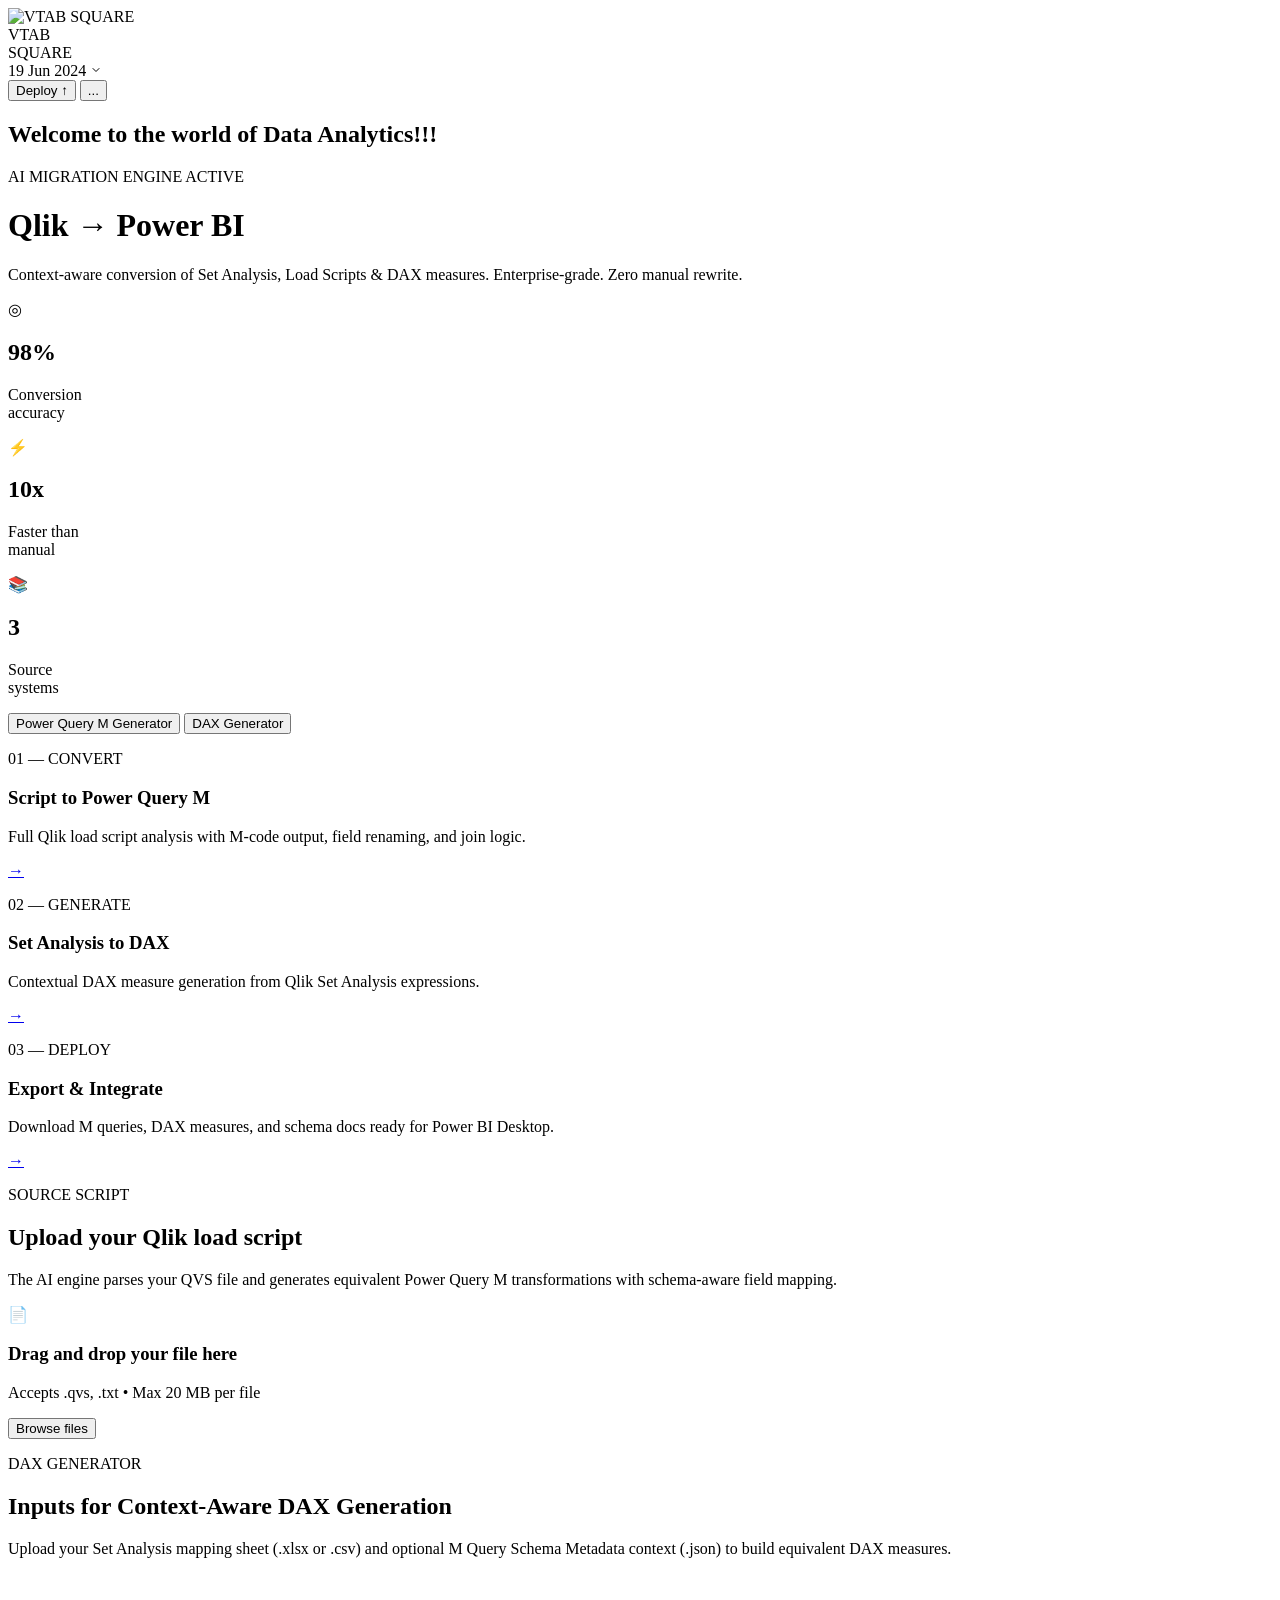
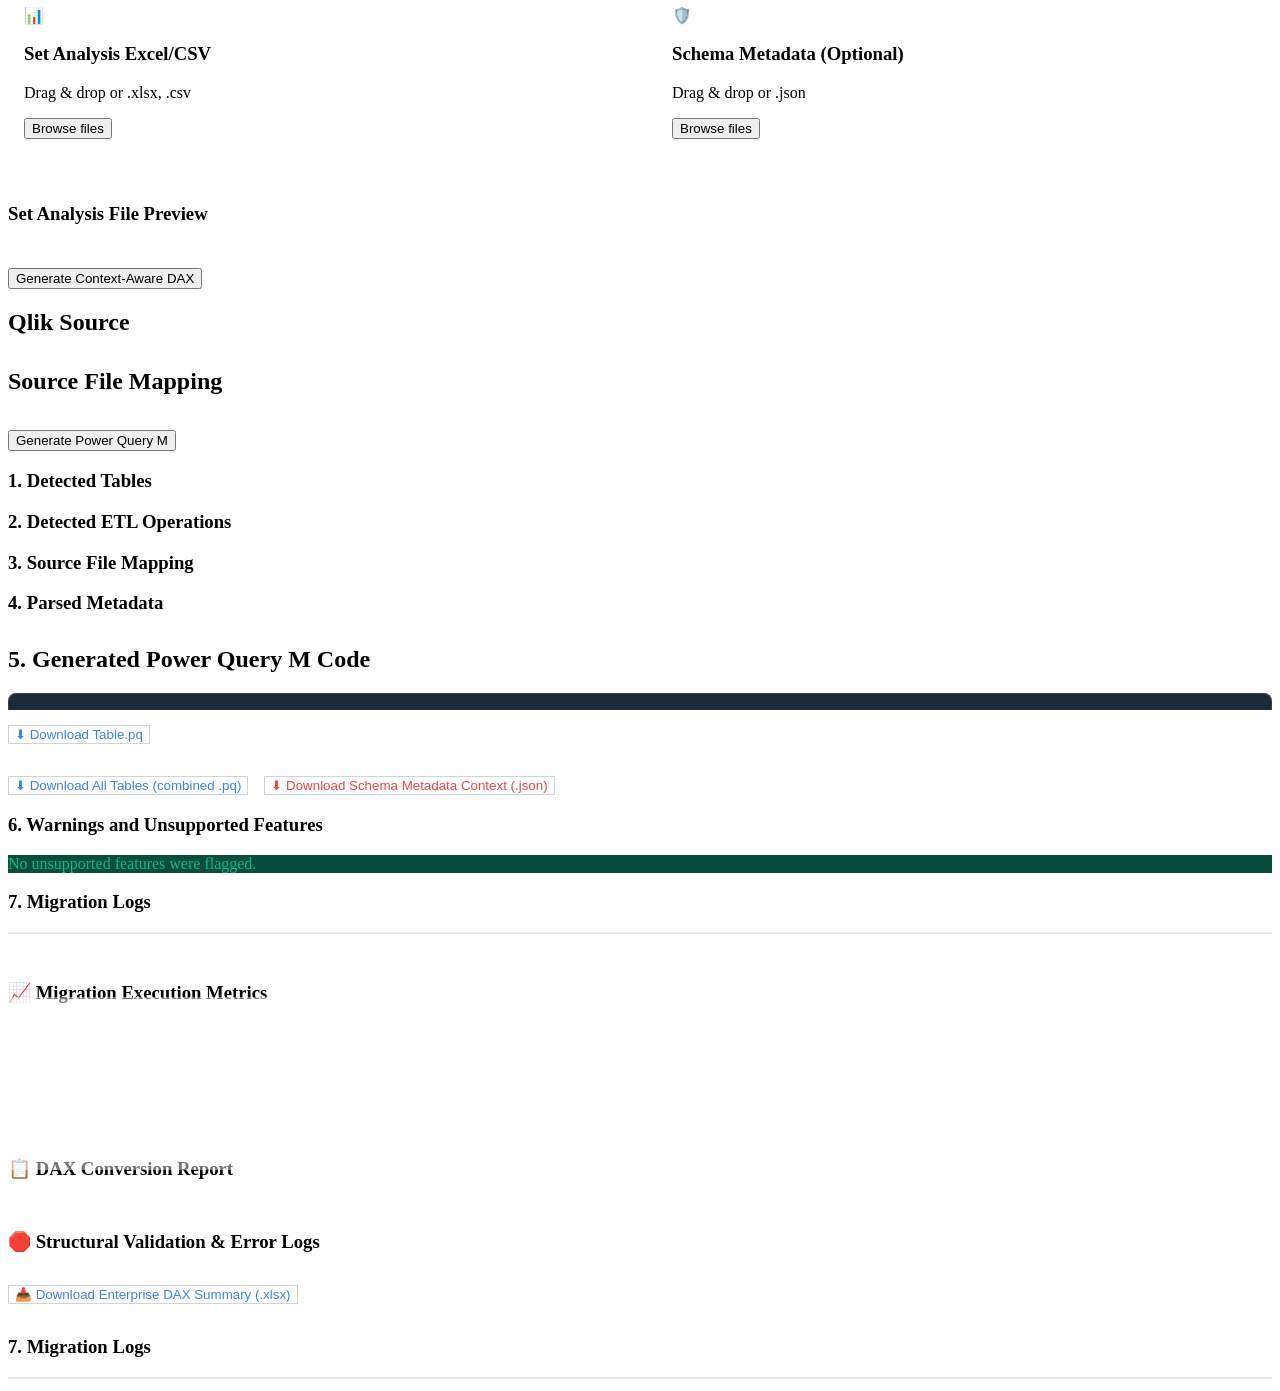
==== QlikConversion/QlikToPowerBIConverter/static/index.html @ 316bba2d "Remove submodule reference" ====
<!DOCTYPE html>
<html lang="en">
<head>
    <meta charset="UTF-8">
    <meta name="viewport" content="width=device-width, initial-scale=1.0">
    <title>Qlik to Power BI Converter | VTAB SQUARE</title>
    <link href="https://fonts.googleapis.com/css2?family=Inter:wght@400;500;600;700;800&display=swap" rel="stylesheet">
    <link rel="stylesheet" href="/static/styles.css">
</head>
<body>
    <nav class="navbar">
        <div class="logo-area">
            <img src="/static/logo.jpeg" alt="VTAB SQUARE" class="logo-image">
            <div class="logo-text">VTAB<br>SQUARE</div>
        </div>
        <div class="nav-links">
        </div>
        <div class="nav-actions">
            <div class="date-selector">
                19 Jun 2024 <svg width="12" height="12" viewBox="0 0 24 24" fill="none" stroke="currentColor" stroke-width="2" stroke-linecap="round" stroke-linejoin="round"><polyline points="6 9 12 15 18 9"></polyline></svg>
            </div>
            <button class="btn btn-primary btn-deploy">Deploy &uarr;</button>
            <button class="btn btn-icon">...</button>
        </div>
    </nav>

    <main class="container">
        <div class="top-section-layout">
            <div class="top-left">
                <div class="header-section">
                    <h2 class="welcome-text">Welcome to the world of Data Analytics!!!</h2>
                    <div class="badge">
                        <span class="dot"></span> AI MIGRATION ENGINE ACTIVE
                    </div>
                    <h1 class="hero-title">
                        <span class="text-dark">Qlik</span> 
                        <span class="arrow">&rarr;</span> 
                        <span class="text-gradient">Power BI</span>
                    </h1>
                    <p class="hero-subtitle">
                        Context-aware conversion of Set Analysis, Load Scripts & DAX measures. Enterprise-grade. Zero manual rewrite.
                    </p>
                </div>

                <div class="stats-row">
                    <div class="stat-card">
                        <div class="stat-icon icon-blue">◎</div>
                        <div class="stat-info">
                            <h2>98%</h2>
                            <p>Conversion<br>accuracy</p>
                        </div>
                    </div>
                    <div class="stat-card">
                        <div class="stat-icon icon-purple">⚡</div>
                        <div class="stat-info">
                            <h2>10x</h2>
                            <p>Faster than<br>manual</p>
                        </div>
                    </div>
                    <div class="stat-card">
                        <div class="stat-icon icon-indigo">📚</div>
                        <div class="stat-info">
                            <h2>3</h2>
                            <p>Source<br>systems</p>
                        </div>
                    </div>
                </div>

                <div class="toggle-group">
                    <button class="btn-toggle active" id="btn-power-query"><span class="dot"></span> Power Query M Generator</button>
                    <button class="btn-toggle" id="btn-dax"><span class="dot-inactive"></span> DAX Generator</button>
                </div>
            </div>

            <div class="top-right">
                <div class="steps-grid stages-vertical">
                    <div class="step-card animated-step">
                        <p class="step-number">01 — CONVERT</p>
                        <h3>Script to Power Query M</h3>
                        <p>Full Qlik load script analysis with M-code output, field renaming, and join logic.</p>
                        <a href="#" class="step-link">&rarr;</a>
                    </div>
                    <div class="step-card animated-step" style="animation-delay: 0.1s;">
                        <p class="step-number">02 — GENERATE</p>
                        <h3>Set Analysis to DAX</h3>
                        <p>Contextual DAX measure generation from Qlik Set Analysis expressions.</p>
                        <a href="#" class="step-link">&rarr;</a>
                    </div>
                    <div class="step-card animated-step" style="animation-delay: 0.2s;">
                        <p class="step-number">03 — DEPLOY</p>
                        <h3>Export & Integrate</h3>
                        <p>Download M queries, DAX measures, and schema docs ready for Power BI Desktop.</p>
                        <a href="#" class="step-link">&rarr;</a>
                    </div>
                </div>
            </div>
        </div>

        <div class="upload-container" id="pqUploadContainer">
            <div class="upload-header">
                <p class="label">SOURCE SCRIPT</p>
                <h2>Upload your Qlik load script</h2>
                <p class="desc">The AI engine parses your QVS file and generates equivalent Power Query M transformations with schema-aware field mapping.</p>
            </div>
            
            <div class="drop-zone" id="dropZone">
                <div class="upload-icon">📄</div>
                <h3>Drag and drop your file here</h3>
                <p>Accepts <span class="tag">.qvs</span>, <span class="tag">.txt</span> • Max 20 MB per file</p>
                <input type="file" id="fileInput" hidden accept=".qvs,.txt">
                <button class="btn btn-outline" id="browseBtn">Browse files</button>
            </div>
        </div>

        <!-- DAX Generator Inputs Container -->
        <div class="upload-container hidden" id="daxUploadContainer">
            <div class="upload-header">
                <p class="label">DAX GENERATOR</p>
                <h2>Inputs for Context-Aware DAX Generation</h2>
                <p class="desc">Upload your Set Analysis mapping sheet (.xlsx or .csv) and optional M Query Schema Metadata context (.json) to build equivalent DAX measures.</p>
            </div>
            
            <div style="display: flex; gap: 2rem; margin-bottom: 2rem;">
                <div class="drop-zone" id="dropZoneDaxExcel" style="flex: 1; padding: 2rem 1rem;">
                    <div class="upload-icon">📊</div>
                    <h3>Set Analysis Excel/CSV</h3>
                    <p>Drag & drop or <span class="tag">.xlsx</span>, <span class="tag">.csv</span></p>
                    <input type="file" id="daxExcelInput" hidden accept=".xlsx,.csv">
                    <button class="btn btn-outline" id="browseDaxExcelBtn">Browse files</button>
                </div>
                
                <div class="drop-zone" id="dropZoneDaxMetadata" style="flex: 1; padding: 2rem 1rem;">
                    <div class="upload-icon">🛡️</div>
                    <h3>Schema Metadata (Optional)</h3>
                    <p>Drag & drop or <span class="tag">.json</span></p>
                    <input type="file" id="daxMetadataInput" hidden accept=".json">
                    <button class="btn btn-outline" id="browseDaxMetadataBtn">Browse files</button>
                </div>
            </div>

            <div id="daxPreviewSection" class="hidden" style="margin-top: 1rem;">
                <h3 class="section-title">Set Analysis File Preview</h3>
                <div id="daxPreviewTableContainer" style="overflow-x: auto; background: var(--bg-card); border: 1px solid var(--border-color); border-radius: 8px; margin-top: 0.5rem; max-height: 300px;">
                    <!-- Data preview table -->
                </div>
                <button class="btn btn-primary" id="btnGenerateDax" style="margin-top: 1.5rem;">Generate Context-Aware DAX</button>
            </div>
        </div>

        <div class="mapping-container hidden" id="mappingContainer">
            <h2 class="section-title">Qlik Source</h2>
            <div class="source-box">
                <pre><code id="sourceCode"></code></pre>
            </div>
            
            <h2 class="section-title" style="margin-top: 2rem;">Source File Mapping</h2>
            <div class="mapping-box" id="mappingBox">
                <!-- Dynamically populated fields -->
            </div>
            
            <button class="btn btn-primary" id="btnGenerate" style="margin-top: 1rem;">Generate Power Query M</button>
        </div>

        <div class="result-container hidden" id="resultContainer">
            <div class="result-section">
                <h3>1. Detected Tables</h3>
                <div id="detectedTables" class="data-box"></div>
            </div>
            <div class="result-section">
                <h3>2. Detected ETL Operations</h3>
                <div id="detectedOps" class="data-box"></div>
            </div>
            <div class="result-section">
                <h3>3. Source File Mapping</h3>
                <div id="sourceFileMappingResult" class="data-box"></div>
            </div>
            <div class="result-section">
                <h3>4. Parsed Metadata</h3>
                <pre class="data-box"><code id="parsedMetadata"></code></pre>
            </div>
            
            <div class="result-header" style="margin-top: 2rem;">
                <h2>5. Generated Power Query M Code</h2>
            </div>
            
            <div class="tabs-container" id="tableTabs" style="display: flex; gap: 0.5rem; margin-bottom: -1px; overflow-x: auto; background: #1e293b; padding: 0.5rem; border-radius: 8px 8px 0 0; border: 1px solid #334155; border-bottom: none;">
                <!-- Tabs dynamically populated -->
            </div>
            <pre class="data-box" style="margin-top: 0; border-top-left-radius: 0; border-top-right-radius: 0; background: #f8fafc; color: #0f172a; border-color: #334155;"><code id="generatedCode" style="font-family: Consolas, monospace; font-size: 0.85rem;"></code></pre>
            
            <div style="margin-top: 1rem;">
                <button class="btn btn-outline btn-sm" id="btnDownloadSingle" style="background: white; border: 1px solid #cbd5e1; color: #3b82f6;">⬇ Download Table.pq</button>
            </div>
            
            <div style="display: flex; gap: 1rem; margin-top: 2rem;">
                <button class="btn btn-outline btn-sm" id="btnDownloadAll" style="background: white; border: 1px solid #cbd5e1; color: #3b82f6;">⬇ Download All Tables (combined .pq)</button>
                <button class="btn btn-outline btn-sm" id="btnDownloadJson" style="background: white; border: 1px solid #cbd5e1; color: #ef4444;">⬇ Download Schema Metadata Context (.json)</button>
            </div>

            <div class="result-section">
                <h3>6. Warnings and Unsupported Features</h3>
                <div id="warningsBox" class="data-box" style="background: #064e3b; color: #10b981; border-color: #064e3b;">
                    No unsupported features were flagged.
                </div>
            </div>
            
            <div class="result-section">
                <h3>7. Migration Logs</h3>
                <pre class="data-box" style="background: white; color: #475569; border: 1px solid #e2e8f0; font-size: 0.8rem; font-family: monospace;" id="migrationLogs"></pre>
            </div>
        </div>

        <!-- DAX Generator Results Container -->
        <div class="result-container hidden" id="daxResultContainer" style="margin-top: 3rem;">
            <div class="result-section">
                <h3 style="margin-bottom: 1rem;">📈 Migration Execution Metrics</h3>
                <!-- KPI Blocks -->
                <div style="display: flex; gap: 1.5rem; margin-top: 1rem; margin-bottom: 2rem;">
                    <div style="flex: 1; background: rgba(255, 255, 255, 0.45); padding: 22px; border-radius: 14px; border: 1px solid rgba(59, 130, 246, 0.35); backdrop-filter: blur(12px); box-shadow: 0 10px 25px -5px rgba(0,0,0,0.02);">
                        <p style="margin:0; font-size:12px; color:#64748B; font-weight:700; letter-spacing:0.5px;">ROWS PROCESSED</p>
                        <p style="margin:8px 0 0 0; font-size:32px; color:#1E3A8A; font-weight:800;" id="kpiDaxProcessed">0</p>
                    </div>
                    <div style="flex: 1; background: rgba(255, 255, 255, 0.45); padding: 22px; border-radius: 14px; border: 1px solid rgba(16, 185, 129, 0.35); backdrop-filter: blur(12px); box-shadow: 0 10px 25px -5px rgba(0,0,0,0.02);">
                        <p style="margin:0; font-size:12px; color:#64748B; font-weight:700; letter-spacing:0.5px;">PASSED VALIDATIONS</p>
                        <p style="margin:8px 0 0 0; font-size:32px; color:#10B981; font-weight:800;" id="kpiDaxPassed">0</p>
                    </div>
                    <div style="flex: 1; background: rgba(255, 255, 255, 0.45); padding: 22px; border-radius: 14px; border: 1px solid rgba(239, 68, 68, 0.35); backdrop-filter: blur(12px); box-shadow: 0 10px 25px -5px rgba(0,0,0,0.02);">
                        <p style="margin:0; font-size:12px; color:#64748B; font-weight:700; letter-spacing:0.5px;">FLAGGED ALERTS</p>
                        <p style="margin:8px 0 0 0; font-size:32px; color:#EF4444; font-weight:800;" id="kpiDaxAlerts">0</p>
                    </div>
                </div>
            </div>

            <div class="result-section">
                <h3>📋 DAX Conversion Report</h3>
                <div id="daxReportTableContainer" style="overflow-x: auto; background: var(--bg-card); border: 1px solid var(--border-color); border-radius: 8px; margin-top: 0.5rem; margin-bottom: 2rem;">
                    <!-- Results Table -->
                </div>
            </div>

            <div class="result-section hidden" id="daxValidationErrorsSection">
                <h3>🛑 Structural Validation & Error Logs</h3>
                <div id="daxValidationErrors" class="data-box" style="background: white; color: #1e293b; border-color: var(--border-color); margin-bottom: 2rem;"></div>
            </div>

            <div style="margin-top: 2rem; margin-bottom: 2rem;">
                <button class="btn btn-outline btn-sm" id="btnDownloadDaxPackage" style="background: white; border: 1px solid #cbd5e1; color: #3b82f6;">📥 Download Enterprise DAX Summary (.xlsx)</button>
            </div>
            
            <div class="result-section">
                <h3>7. Migration Logs</h3>
                <pre class="data-box" style="background: white; color: #475569; border: 1px solid #e2e8f0; font-size: 0.8rem; font-family: monospace;" id="daxMigrationLogs"></pre>
            </div>
        </div>
    </main>

    <script src="/static/script.js"></script>
</body>
</html>
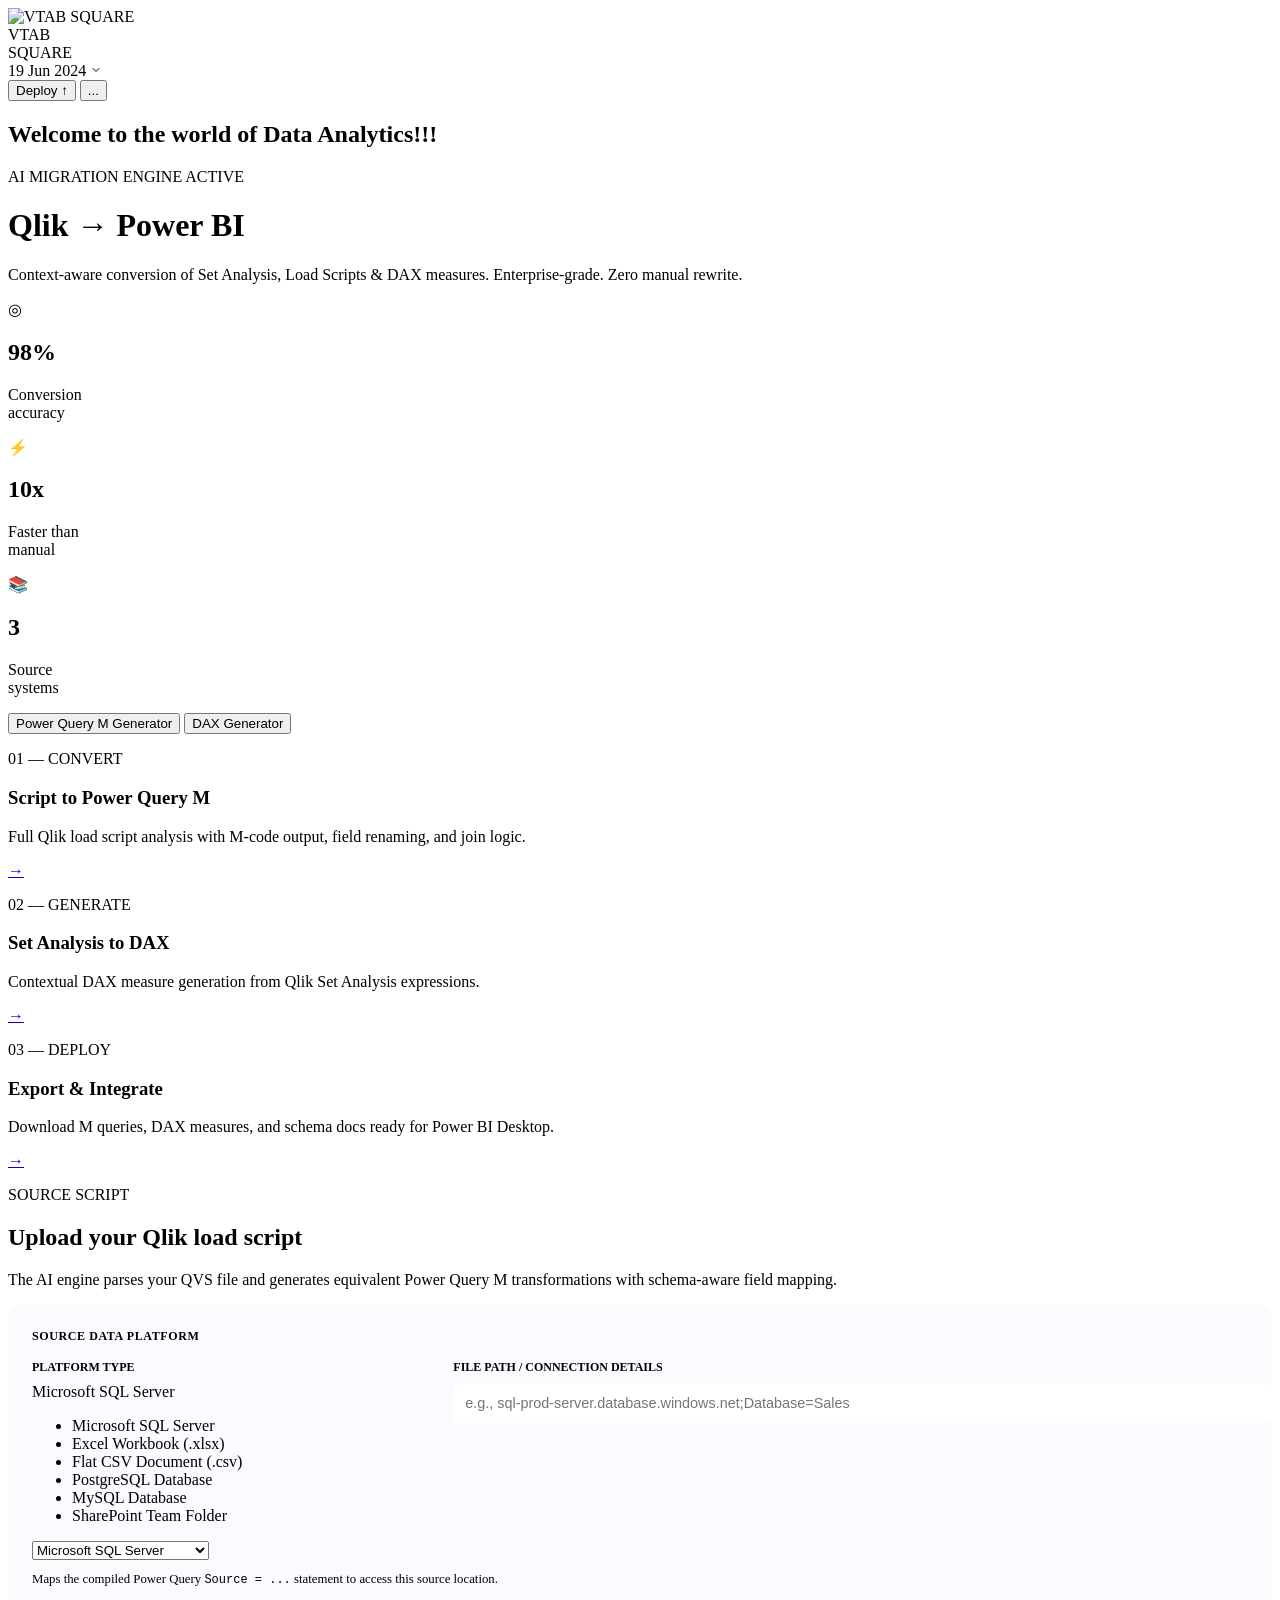
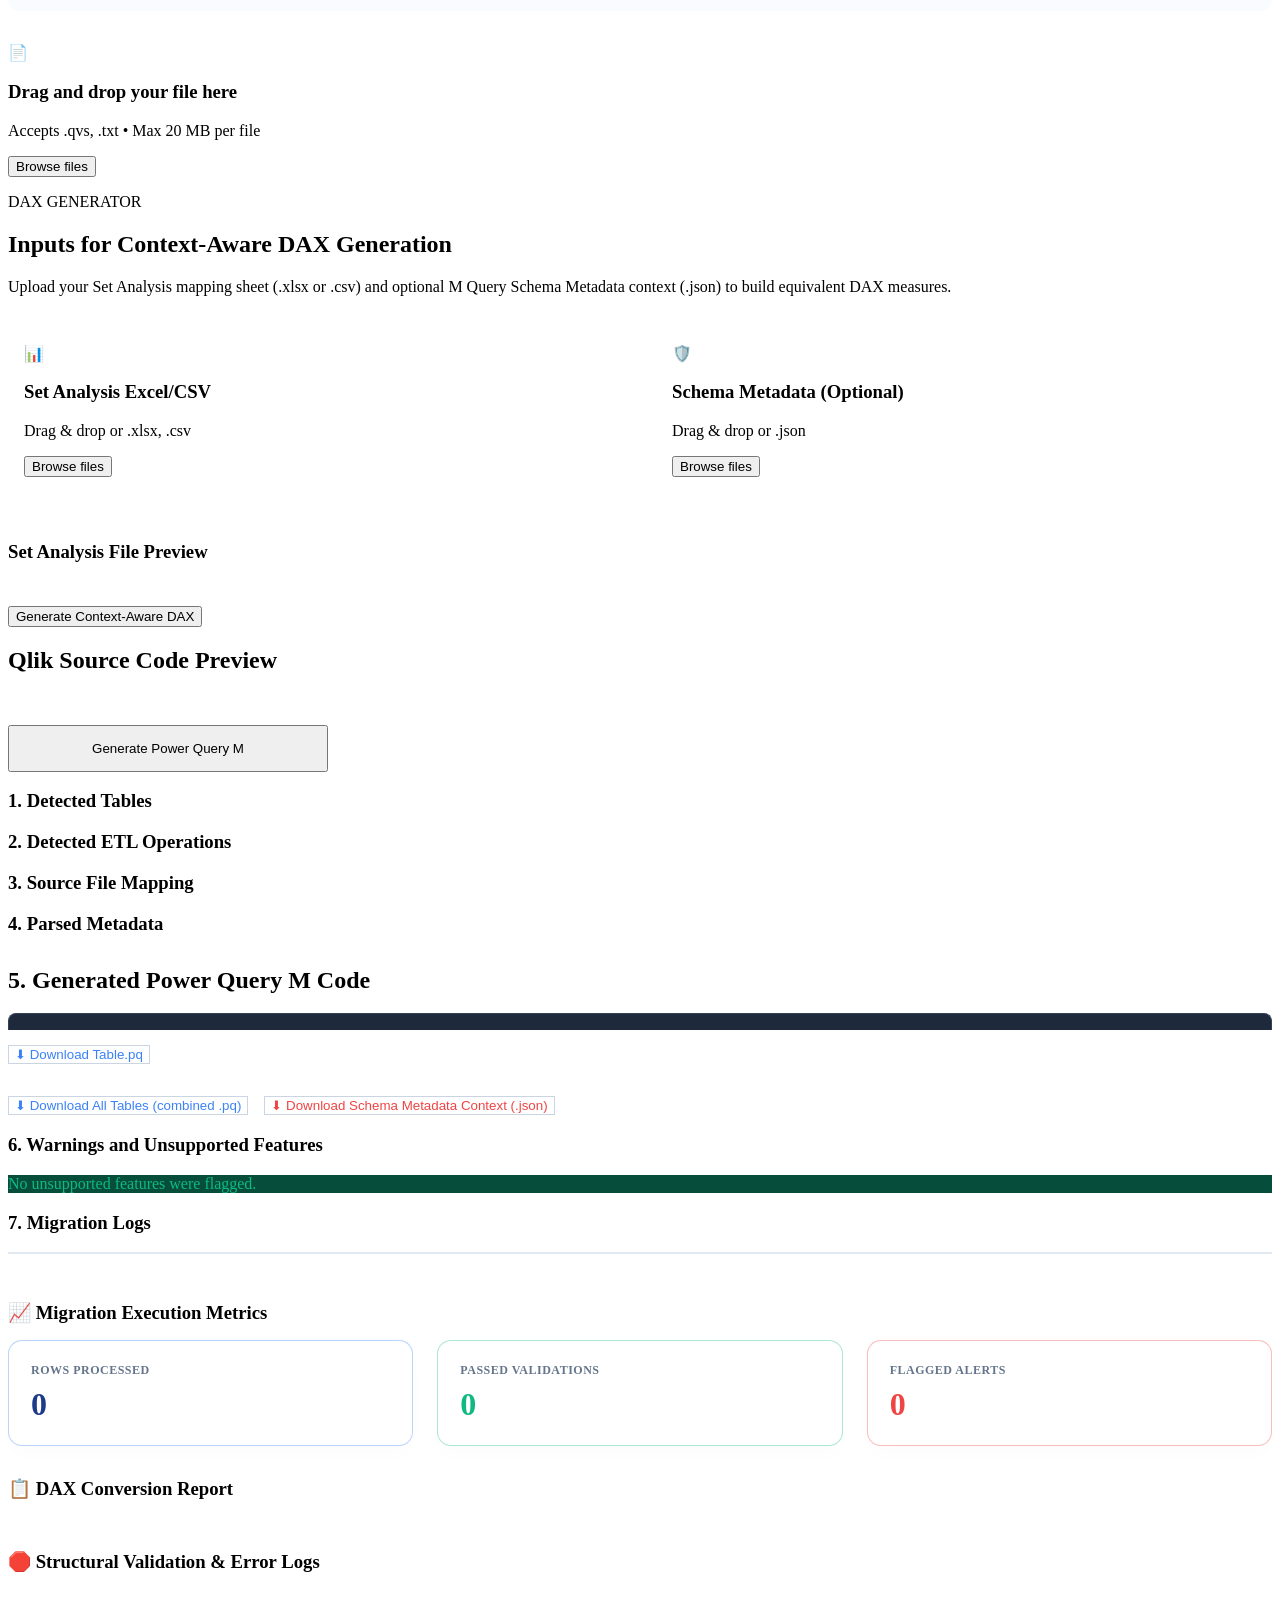
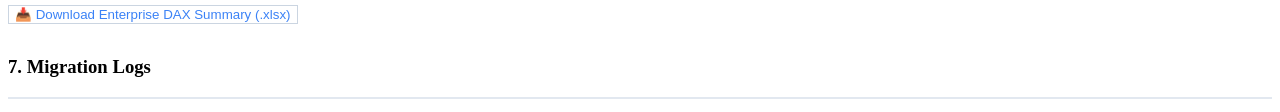
==== commit 2f550709: "Removed editable install" ====
--- a/QlikConversion/QlikToPowerBIConverter/static/index.html
+++ b/QlikConversion/QlikToPowerBIConverter/static/index.html
@@ -102,6 +102,42 @@
                 <h2>Upload your Qlik load script</h2>
                 <p class="desc">The AI engine parses your QVS file and generates equivalent Power Query M transformations with schema-aware field mapping.</p>
             </div>
+
+            <!-- NEW: SOURCE DATA PLATFORM INPUTS -->
+            <div style="border: 1px solid var(--border-color); border-radius: 12px; padding: 1.5rem; margin-bottom: 2rem; background-color: #fafbff;">
+                <h4 style="font-size: 0.75rem; font-weight: 700; color: var(--primary-blue); margin-top: 0; margin-bottom: 1rem; letter-spacing: 0.05em; text-transform: uppercase;">Source Data Platform</h4>
+                <div style="display: flex; gap: 1.5rem; flex-wrap: wrap;">
+                    <div style="flex: 1; min-width: 220px;">
+    <label style="display: block; font-size: 0.75rem; font-weight: 600; color: var(--text-secondary); margin-bottom: 0.5rem; text-transform: uppercase;">Platform Type</label>
+    
+    <div class="custom-select-container" id="customSelectPlatform">
+        <div class="custom-select-trigger" id="customSelectTrigger"><span>Microsoft SQL Server</span></div>
+        <ul class="custom-select-menu">
+            <li class="custom-select-item selected" data-value="Microsoft SQL Server">Microsoft SQL Server</li>
+            <li class="custom-select-item" data-value="Excel Workbook (.xlsx)">Excel Workbook (.xlsx)</li>
+            <li class="custom-select-item" data-value="Flat CSV Document (.csv)">Flat CSV Document (.csv)</li>
+            <li class="custom-select-item" data-value="PostgreSQL Database">PostgreSQL Database</li>
+            <li class="custom-select-item" data-value="MySQL Database">MySQL Database</li>
+            <li class="custom-select-item" data-value="SharePoint Team Folder">SharePoint Team Folder</li>
+        </ul>
+        
+        <select id="platform_type" class="hidden-native-select">
+            <option value="Microsoft SQL Server" selected>Microsoft SQL Server</option>
+            <option value="Excel Workbook (.xlsx)">Excel Workbook (.xlsx)</option>
+            <option value="Flat CSV Document (.csv)">Flat CSV Document (.csv)</option>
+            <option value="PostgreSQL Database">PostgreSQL Database</option>
+            <option value="MySQL Database">MySQL Database</option>
+            <option value="SharePoint Team Folder">SharePoint Team Folder</option>
+        </select>
+    </div>
+</div>
+                    <div style="flex: 2; min-width: 300px;">
+                        <label for="connection_details" style="display: block; font-size: 0.75rem; font-weight: 600; color: var(--text-secondary); margin-bottom: 0.5rem; text-transform: uppercase;">File Path / Connection Details</label>
+                        <input type="text" id="connection_details" placeholder="e.g., sql-prod-server.database.windows.net;Database=Sales" style="width: 100%; padding: 0.75rem; border: 1px solid var(--border-color); border-radius: 6px; font-size: 0.9rem; background: white; color: var(--text-primary);">
+                    </div>
+                </div>
+                <p style="font-size: 0.8rem; color: var(--text-secondary); margin-top: 0.75rem; margin-bottom: 0;">Maps the compiled Power Query <code class="tag" style="font-size:0.75rem;">Source = ...</code> statement to access this source location.</p>
+            </div>
             
             <div class="drop-zone" id="dropZone">
                 <div class="upload-icon">📄</div>
@@ -148,17 +184,12 @@
         </div>
 
         <div class="mapping-container hidden" id="mappingContainer">
-            <h2 class="section-title">Qlik Source</h2>
+            <h2 class="section-title">Qlik Source Code Preview</h2>
             <div class="source-box">
                 <pre><code id="sourceCode"></code></pre>
             </div>
             
-            <h2 class="section-title" style="margin-top: 2rem;">Source File Mapping</h2>
-            <div class="mapping-box" id="mappingBox">
-                <!-- Dynamically populated fields -->
-            </div>
-            
-            <button class="btn btn-primary" id="btnGenerate" style="margin-top: 1rem;">Generate Power Query M</button>
+            <button class="btn btn-primary" id="btnGenerate" style="margin-top: 2rem; width: 100%; max-width: 320px; padding: 0.85rem;">Generate Power Query M</button>
         </div>
 
         <div class="result-container hidden" id="resultContainer">
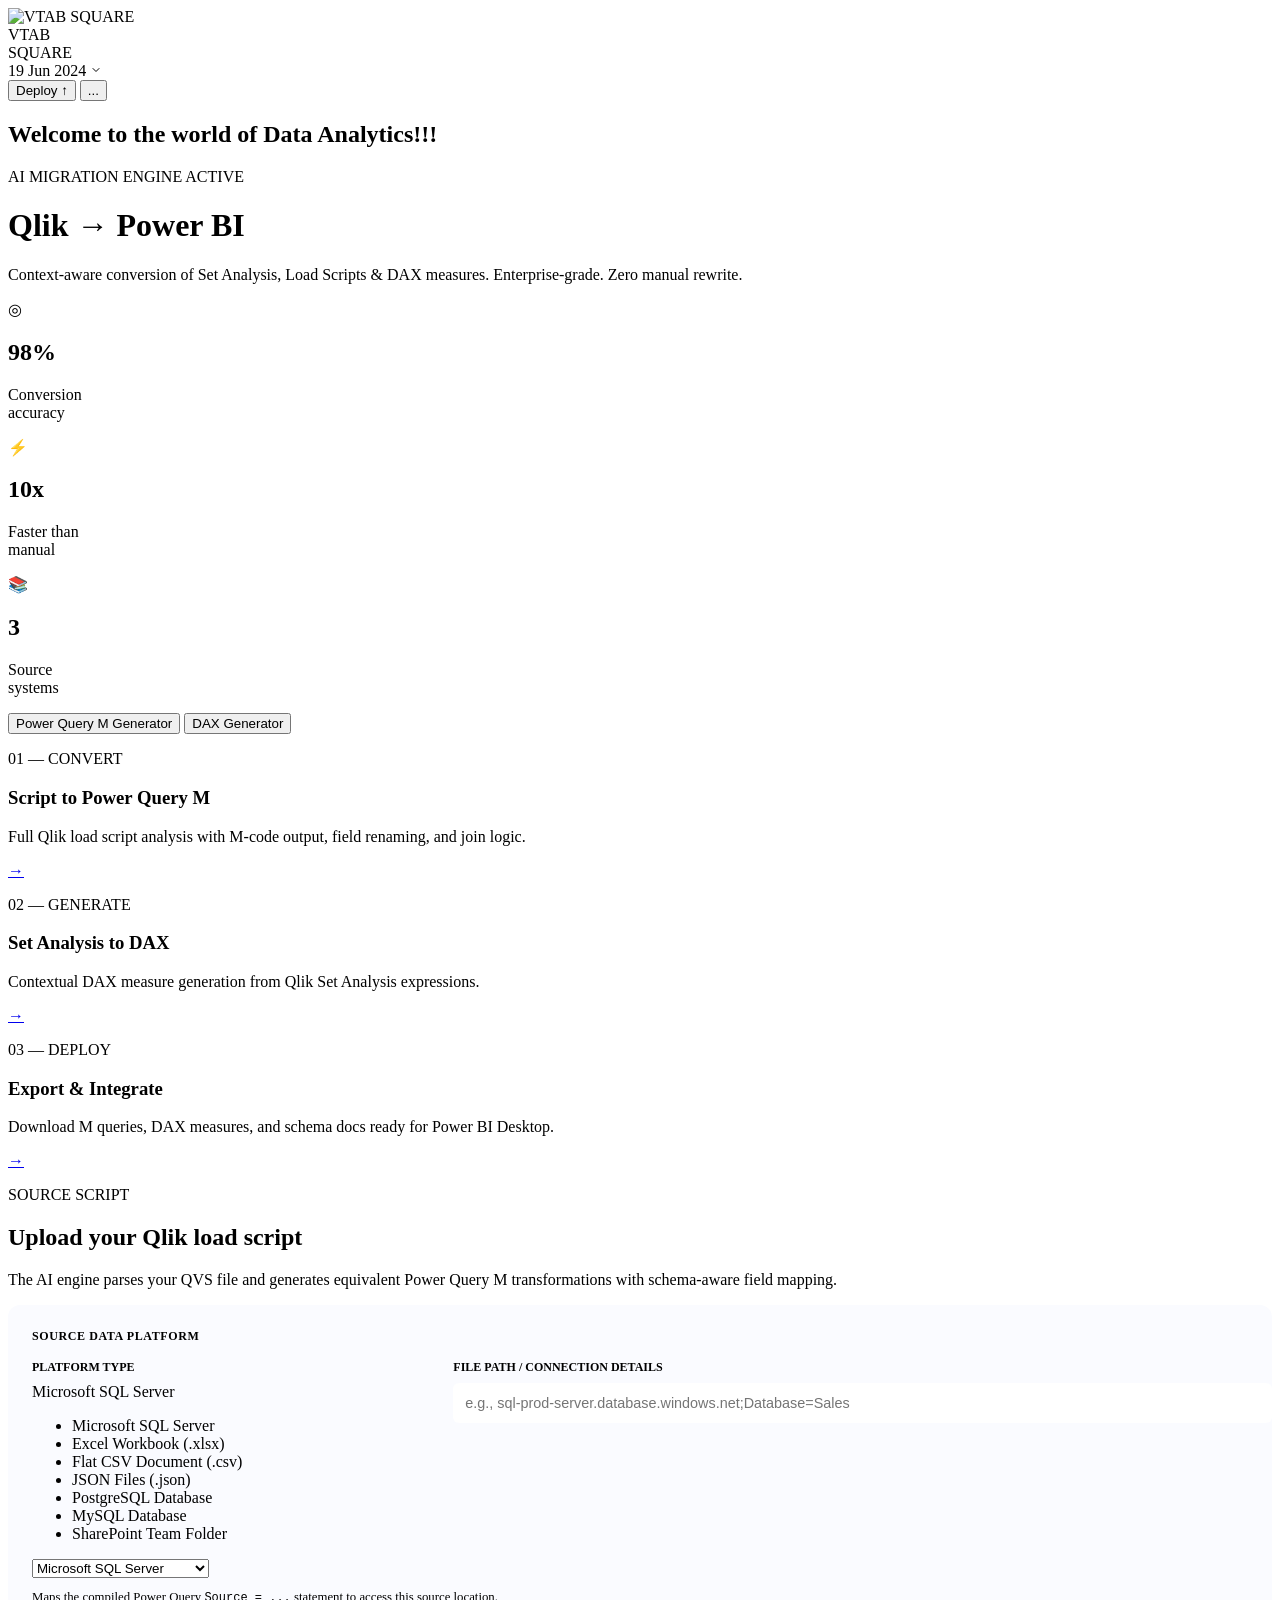
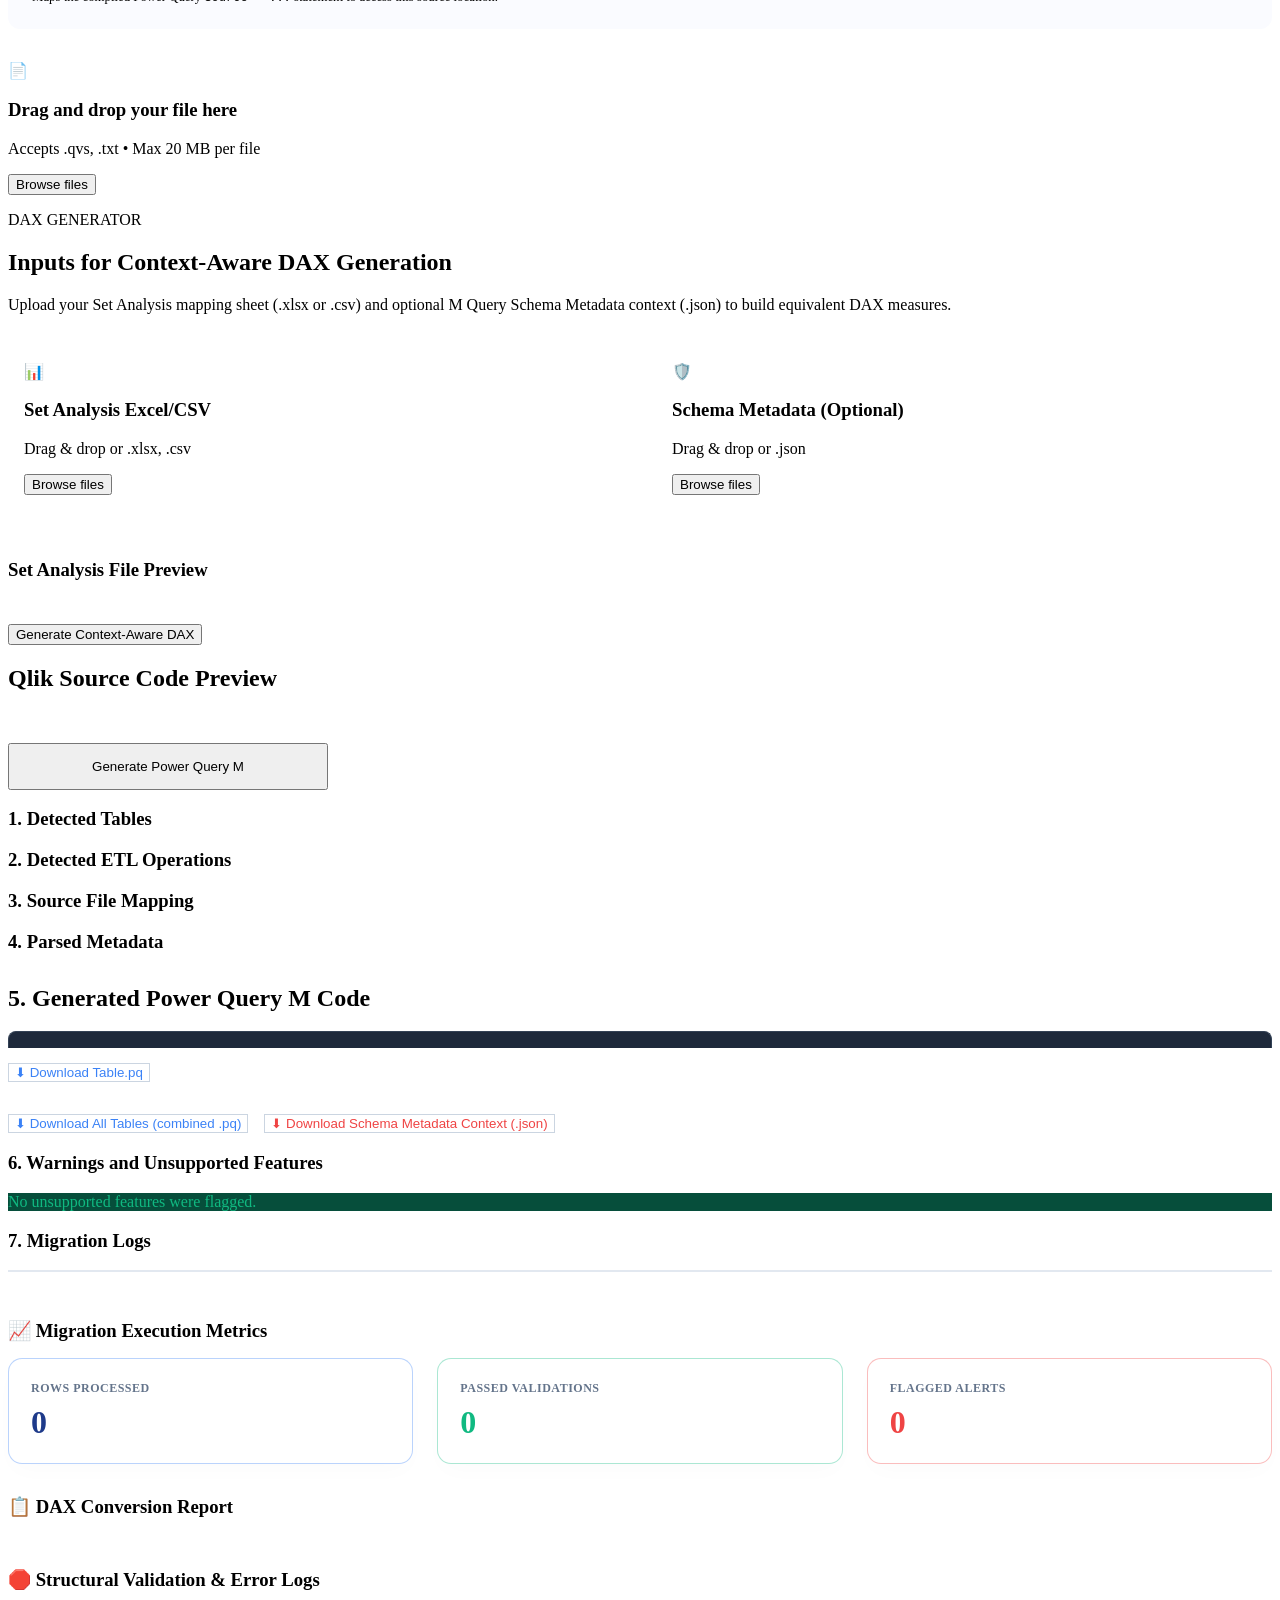
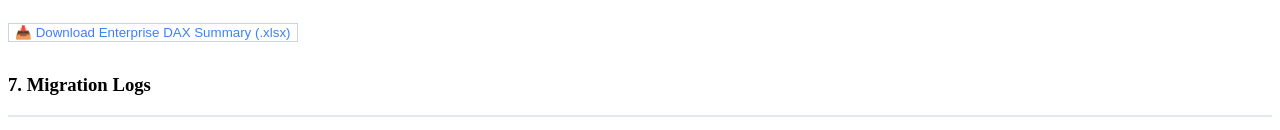
==== commit c650def3: "Update schema metadata format, DAX generator UI separation, and import fixes" ====
--- a/QlikConversion/QlikToPowerBIConverter/static/index.html
+++ b/QlikConversion/QlikToPowerBIConverter/static/index.html
@@ -116,6 +116,7 @@
             <li class="custom-select-item selected" data-value="Microsoft SQL Server">Microsoft SQL Server</li>
             <li class="custom-select-item" data-value="Excel Workbook (.xlsx)">Excel Workbook (.xlsx)</li>
             <li class="custom-select-item" data-value="Flat CSV Document (.csv)">Flat CSV Document (.csv)</li>
+            <li class="custom-select-item" data-value="JSON Files (.json)">JSON Files (.json)</li>
             <li class="custom-select-item" data-value="PostgreSQL Database">PostgreSQL Database</li>
             <li class="custom-select-item" data-value="MySQL Database">MySQL Database</li>
             <li class="custom-select-item" data-value="SharePoint Team Folder">SharePoint Team Folder</li>
@@ -125,6 +126,7 @@
             <option value="Microsoft SQL Server" selected>Microsoft SQL Server</option>
             <option value="Excel Workbook (.xlsx)">Excel Workbook (.xlsx)</option>
             <option value="Flat CSV Document (.csv)">Flat CSV Document (.csv)</option>
+            <option value="JSON Files (.json)">JSON Files (.json)</option>
             <option value="PostgreSQL Database">PostgreSQL Database</option>
             <option value="MySQL Database">MySQL Database</option>
             <option value="SharePoint Team Folder">SharePoint Team Folder</option>
